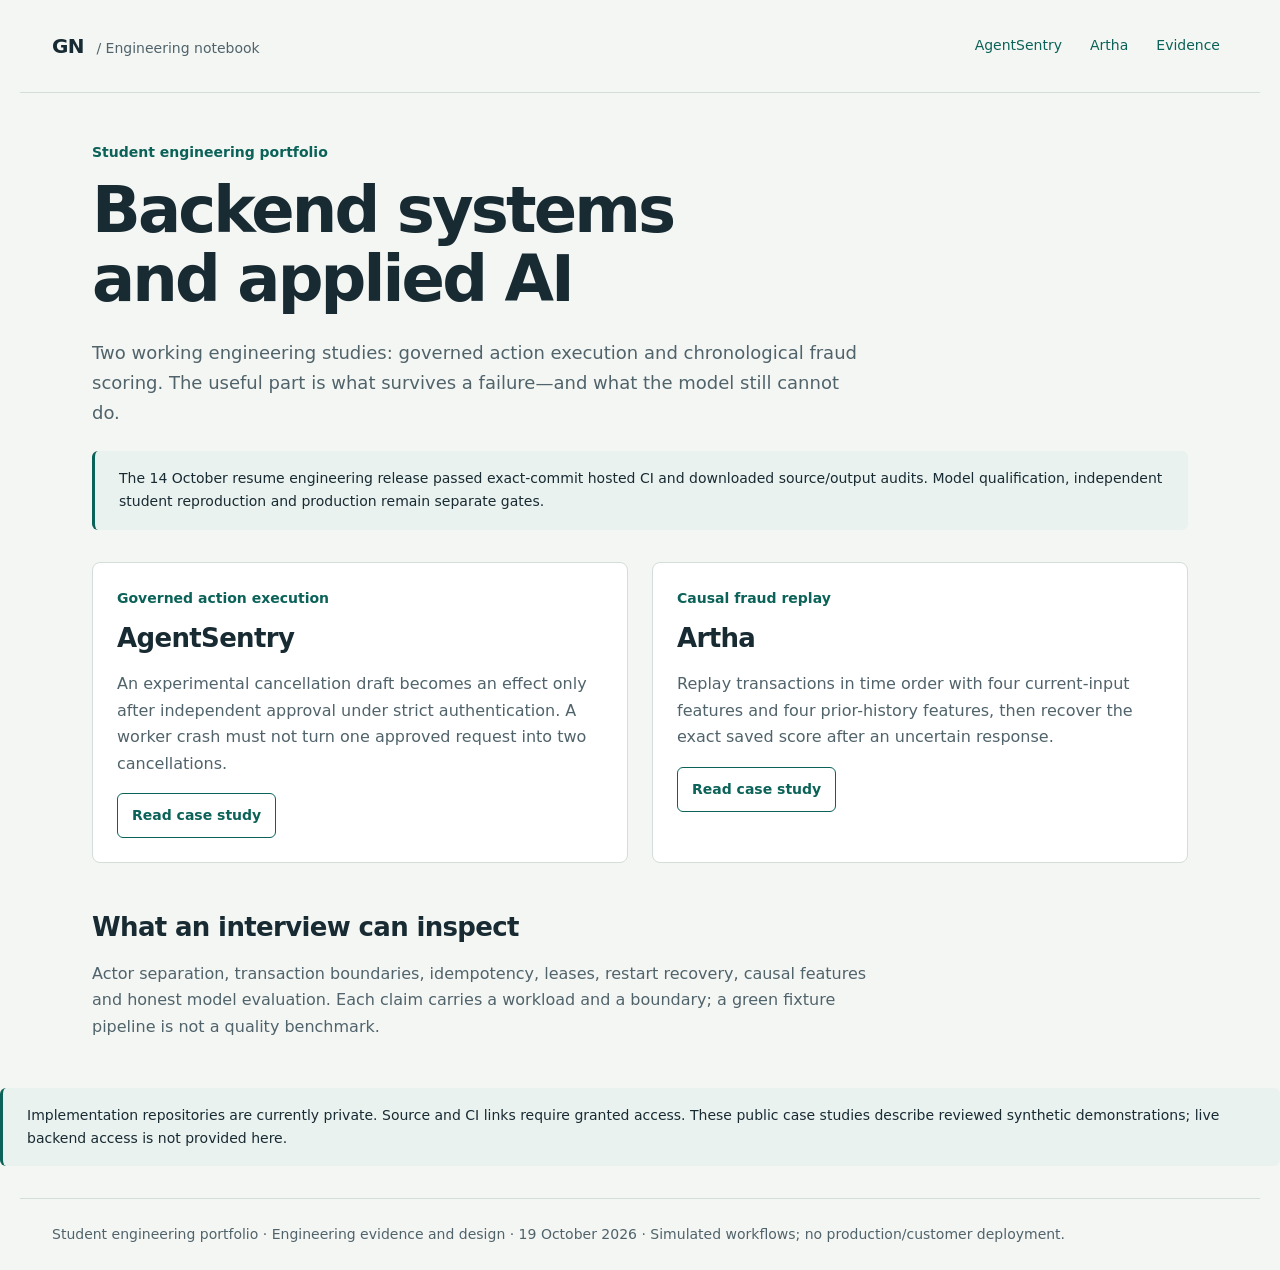
==== index.html @ 080de058 "Publish sanitized engineering case studies and evidence manifest" ====
<!doctype html><html lang="en"><head><meta charset="utf-8">
<meta name="viewport" content="width=device-width,initial-scale=1"><meta name="color-scheme" content="light">
<meta http-equiv="Content-Security-Policy" content="default-src 'self'; script-src 'none'; style-src 'self'; object-src 'none'; base-uri 'none'">
<meta name="description" content="Engineering case studies with reproducible failure tests and dated model limitations.">
<title>Backend systems and applied AI · Engineering notebook</title><link rel="stylesheet" href="style.css"></head><body>
<a class="skip" href="#main">Skip to content</a><header><a class="brand" href="index.html">GN<span> / Engineering notebook</span></a><nav aria-label="Main"><a href="agentsentry.html">AgentSentry</a><a href="artha.html">Artha</a><a href="evidence.html">Evidence</a></nav></header>
<main id="main" tabindex="-1"><div class="eyebrow">Student engineering portfolio</div><h1>Backend systems<br>and applied AI</h1><p class="lead">Two working engineering studies: governed action execution and chronological fraud scoring. The useful part is what survives a failure—and what the model still cannot do.</p><p class="notice">The 14 October resume engineering release passed exact-commit hosted CI and downloaded source/output audits. Model qualification, independent student reproduction and production remain separate gates.</p><div class="cases"><article class="case"><div class="eyebrow">Governed action execution</div><h2><a href="agentsentry.html">AgentSentry</a></h2><p>An experimental cancellation draft becomes an effect only after independent approval under strict authentication. A worker crash must not turn one approved request into two cancellations.</p><a class="case-link" href="agentsentry.html">Read case study</a></article><article class="case"><div class="eyebrow">Causal fraud replay</div><h2><a href="artha.html">Artha</a></h2><p>Replay transactions in time order with four current-input features and four prior-history features, then recover the exact saved score after an uncertain response.</p><a class="case-link" href="artha.html">Read case study</a></article></div><section class="prose"><h2>What an interview can inspect</h2><p>Actor separation, transaction boundaries, idempotency, leases, restart recovery, causal features and honest model evaluation. Each claim carries a workload and a boundary; a green fixture pipeline is not a quality benchmark.</p></section></main><p class="notice">Implementation repositories are currently private. Source and CI links require granted access. These public case studies describe reviewed synthetic demonstrations; live backend access is not provided here.</p><footer>Student engineering portfolio · Engineering evidence and design · 19 October 2026 · Simulated workflows; no production/customer deployment.</footer></body></html>
---- style.css ----
/* Shared engineering notebook tokens. Keep this block identical in embedded assets. */
:root {
  color-scheme: light;
  --canvas: #f4f6f3;
  --surface: #ffffff;
  --ink: #182a32;
  --muted: #50636b;
  --brand: #0b6258;
  --brand-hover: #084a43;
  --tint: #eaf2ef;
  --border: #d4ded8;
  --focus: #a45a0c;
  --danger: #94333d;
  --danger-hover: #782630;
  --danger-tint: #fff0ef;
  --warning: #76500a;
  --warning-tint: #fff3df;
  --unknown: #644982;
  --unknown-tint: #f2edf8;
  --control-border: #84978e;
  --radius-control: 6px;
  --radius-panel: 8px;
  --duration: 140ms;
}

/* Public case studies use the same tokens as the native workspaces. */
:root { font: 16px/1.65 system-ui, -apple-system, BlinkMacSystemFont, "Segoe UI", sans-serif; font-synthesis: none; color: var(--ink); background: var(--canvas); }
* { box-sizing: border-box; }
body { margin: 0; }
a { color: var(--brand); text-underline-offset: .25em; }
a:hover { color: var(--brand-hover); }
:focus-visible { outline: 3px solid var(--focus); outline-offset: 4px; }
.skip { position: absolute; left: 16px; top: -100px; background: var(--surface); padding: 12px; z-index: 2; }
.skip:focus { top: 16px; }
header { max-width: 1240px; margin: auto; padding: 24px 32px; border-bottom: 1px solid var(--border); display: flex; align-items: center; justify-content: space-between; gap: 16px; }
.brand { color: var(--ink); text-decoration: none; font-weight: 750; font-size: 20px; letter-spacing: -.03em; }
.brand span { font-size: 14px; letter-spacing: 0; font-weight: 400; margin-left: 8px; color: var(--muted); }
nav { display: flex; gap: 12px; flex-wrap: wrap; }
nav a { font-size: 14px; text-decoration: none; min-height: 44px; padding: 8px; display: flex; align-items: center; border-radius: var(--radius-control); transition: background-color var(--duration), color var(--duration); }
nav a:hover,nav a[aria-current=page] { background: var(--tint); color: var(--brand); }
main { max-width: 1160px; margin: 48px auto; padding: 0 32px; }
.eyebrow { color: var(--brand); font-size: 14px; font-weight: 650; margin-bottom: 12px; }
h1 { font-size: clamp(40px, 5vw, 64px); line-height: 1.08; letter-spacing: -.045em; font-weight: 650; max-width: 950px; margin: 0 0 24px; }
h2 { font-size: 26px; line-height: 1.3; letter-spacing: -.025em; margin: 0 0 16px; }
.lead { font-size: 18px; color: var(--muted); max-width: 780px; line-height: 1.65; }
.notice { font-size: 14px; background: var(--tint); border-left: 3px solid var(--brand); border-radius: var(--radius-control); padding: 16px 24px; margin: 24px 0; color: var(--ink); overflow-wrap: anywhere; }
.cases { display: grid; grid-template-columns: 1fr 1fr; gap: 24px; margin: 32px 0; }
.case { background: var(--surface); border: 1px solid var(--border); border-radius: var(--radius-panel); padding: 24px; min-width: 0; transition: border-color var(--duration); }
.case:hover,.case:focus-within { border-color: var(--brand); }
.case h2 a { color: var(--ink); text-decoration: none; }
.case p { color: var(--muted); }
.case-link { font-size: 14px; font-weight: 650; color: var(--brand); display: inline-flex; min-height: 44px; align-items: center; }
section { margin: 48px 0; }
.prose { max-width: 800px; }
.prose p { color: var(--muted); }
.metrics { display: grid; grid-template-columns: repeat(3,1fr); border: 1px solid var(--border); border-radius: var(--radius-panel); background: var(--surface); margin: 32px 0; }
.metrics>div { padding: 24px; border-right: 1px solid var(--border); min-width: 0; overflow-wrap: anywhere; }
.metrics>div:last-child { border: 0; }
.metrics strong { display: block; font-size: 40px; font-weight: 650; letter-spacing: -.04em; }
.metrics span { display: block; font-weight: 600; font-size: 14px; }
.metrics small { display: block; font-size: 14px; color: var(--muted); margin-top: 8px; }
.architecture { list-style: none; padding: 0; display: grid; grid-template-columns: repeat(4,1fr); gap: 12px; }
.architecture li { padding: 16px; background: var(--tint); border-top: 2px solid var(--brand); font-size: 14px; min-width: 0; overflow-wrap: anywhere; }
.architecture span { display: block; color: var(--brand); font-size: 14px; font-weight: 650; margin-bottom: 12px; }
.caption,figcaption { color: var(--muted); font-size: 14px; }
pre { background: var(--ink); color: var(--surface); padding: 24px; overflow: auto; border-radius: var(--radius-control); font-size: 14px; }
code { font-family: ui-monospace, SFMono-Regular, Menlo, monospace; overflow-wrap: anywhere; }
.actions { display: flex; gap: 12px; flex-wrap: wrap; }
.button,.case-link { display: inline-flex; align-items: center; min-height: 44px; padding: 10px 14px; border: 1px solid var(--brand); border-radius: var(--radius-control); color: var(--brand); background: var(--surface); font-size: 14px; font-weight: 650; text-decoration: none; transition: background-color var(--duration), border-color var(--duration); }
.button:hover,.case-link:hover { background: var(--tint); color: var(--brand); }
figure { margin: 32px 0; }
figure img { width: 100%; height: auto; display: block; border: 1px solid var(--border); border-radius: var(--radius-panel); }
figcaption { padding: 12px 0; }
.table-wrap { overflow: auto; max-width: 100%; }
table { border-collapse: collapse; width: 100%; font-size: 14px; }
caption { text-align: left; margin: 16px 0; color: var(--muted); }
th,td { text-align: left; padding: 16px; border-bottom: 1px solid var(--border); vertical-align: top; }
td code { font-size: 12px; }
footer { max-width: 1240px; padding: 24px 32px; margin: 32px auto 0; border-top: 1px solid var(--border); font-size: 14px; color: var(--muted); }
@media(max-width:760px) { header { padding: 16px; align-items: flex-start; flex-direction: column; gap: 8px; } nav { gap: 8px; } main { margin: 32px auto; padding: 0 16px; } .cases,.metrics { grid-template-columns: 1fr; } .case { padding: 20px; } .metrics>div { border-right: 0; border-bottom: 1px solid var(--border); } .architecture { grid-template-columns: 1fr 1fr; } .lead { font-size: 17px; } }
@media(max-width:380px) { .architecture { grid-template-columns: 1fr; } .brand span { margin-left: 4px; font-size: 13px; } }
@media(prefers-reduced-motion:reduce) { *,*::before,*::after { transition: none!important; animation: none!important; scroll-behavior: auto!important; } }
@media print { header,footer,.skip { display: none; } main { margin: 0; padding: 0; } .case,.metrics,pre { break-inside: avoid; } body { background: white; color: black; } }
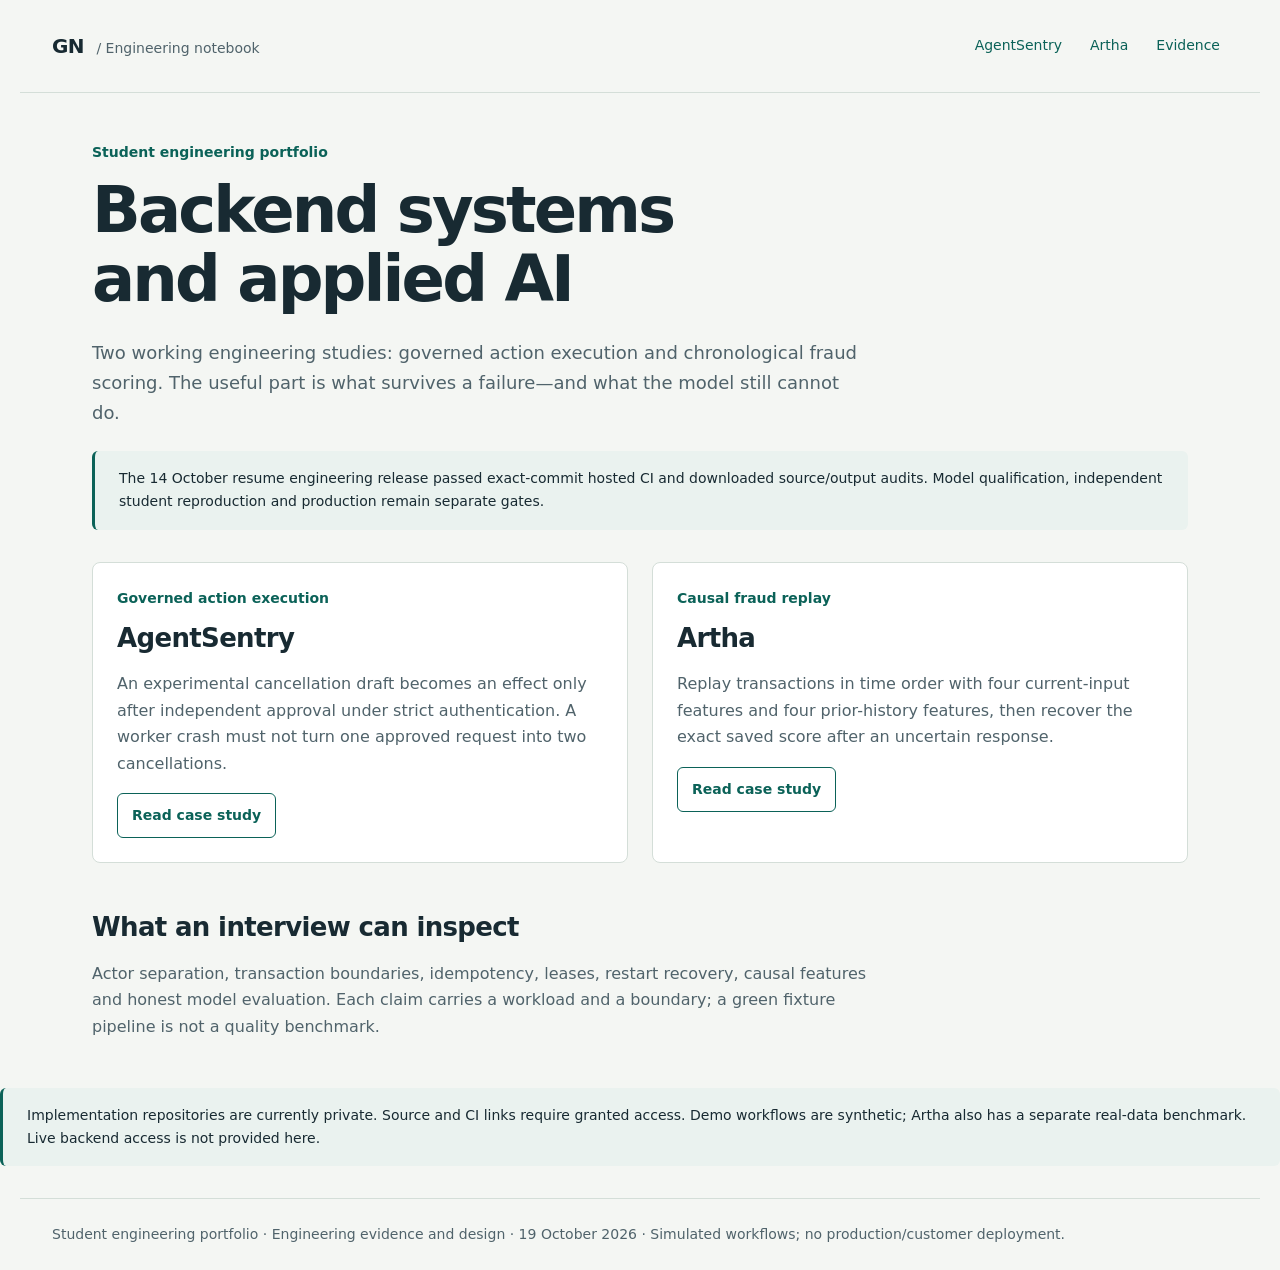
==== commit 70b685f4: "Distinguish real Artha benchmark from synthetic demo workflows" ====
--- a/index.html
+++ b/index.html
@@ -4,4 +4,4 @@
 <meta name="description" content="Engineering case studies with reproducible failure tests and dated model limitations.">
 <title>Backend systems and applied AI · Engineering notebook</title><link rel="stylesheet" href="style.css"></head><body>
 <a class="skip" href="#main">Skip to content</a><header><a class="brand" href="index.html">GN<span> / Engineering notebook</span></a><nav aria-label="Main"><a href="agentsentry.html">AgentSentry</a><a href="artha.html">Artha</a><a href="evidence.html">Evidence</a></nav></header>
-<main id="main" tabindex="-1"><div class="eyebrow">Student engineering portfolio</div><h1>Backend systems<br>and applied AI</h1><p class="lead">Two working engineering studies: governed action execution and chronological fraud scoring. The useful part is what survives a failure—and what the model still cannot do.</p><p class="notice">The 14 October resume engineering release passed exact-commit hosted CI and downloaded source/output audits. Model qualification, independent student reproduction and production remain separate gates.</p><div class="cases"><article class="case"><div class="eyebrow">Governed action execution</div><h2><a href="agentsentry.html">AgentSentry</a></h2><p>An experimental cancellation draft becomes an effect only after independent approval under strict authentication. A worker crash must not turn one approved request into two cancellations.</p><a class="case-link" href="agentsentry.html">Read case study</a></article><article class="case"><div class="eyebrow">Causal fraud replay</div><h2><a href="artha.html">Artha</a></h2><p>Replay transactions in time order with four current-input features and four prior-history features, then recover the exact saved score after an uncertain response.</p><a class="case-link" href="artha.html">Read case study</a></article></div><section class="prose"><h2>What an interview can inspect</h2><p>Actor separation, transaction boundaries, idempotency, leases, restart recovery, causal features and honest model evaluation. Each claim carries a workload and a boundary; a green fixture pipeline is not a quality benchmark.</p></section></main><p class="notice">Implementation repositories are currently private. Source and CI links require granted access. These public case studies describe reviewed synthetic demonstrations; live backend access is not provided here.</p><footer>Student engineering portfolio · Engineering evidence and design · 19 October 2026 · Simulated workflows; no production/customer deployment.</footer></body></html>+<main id="main" tabindex="-1"><div class="eyebrow">Student engineering portfolio</div><h1>Backend systems<br>and applied AI</h1><p class="lead">Two working engineering studies: governed action execution and chronological fraud scoring. The useful part is what survives a failure—and what the model still cannot do.</p><p class="notice">The 14 October resume engineering release passed exact-commit hosted CI and downloaded source/output audits. Model qualification, independent student reproduction and production remain separate gates.</p><div class="cases"><article class="case"><div class="eyebrow">Governed action execution</div><h2><a href="agentsentry.html">AgentSentry</a></h2><p>An experimental cancellation draft becomes an effect only after independent approval under strict authentication. A worker crash must not turn one approved request into two cancellations.</p><a class="case-link" href="agentsentry.html">Read case study</a></article><article class="case"><div class="eyebrow">Causal fraud replay</div><h2><a href="artha.html">Artha</a></h2><p>Replay transactions in time order with four current-input features and four prior-history features, then recover the exact saved score after an uncertain response.</p><a class="case-link" href="artha.html">Read case study</a></article></div><section class="prose"><h2>What an interview can inspect</h2><p>Actor separation, transaction boundaries, idempotency, leases, restart recovery, causal features and honest model evaluation. Each claim carries a workload and a boundary; a green fixture pipeline is not a quality benchmark.</p></section></main><p class="notice">Implementation repositories are currently private. Source and CI links require granted access. Demo workflows are synthetic; Artha also has a separate real-data benchmark. Live backend access is not provided here.</p><footer>Student engineering portfolio · Engineering evidence and design · 19 October 2026 · Simulated workflows; no production/customer deployment.</footer></body></html>
